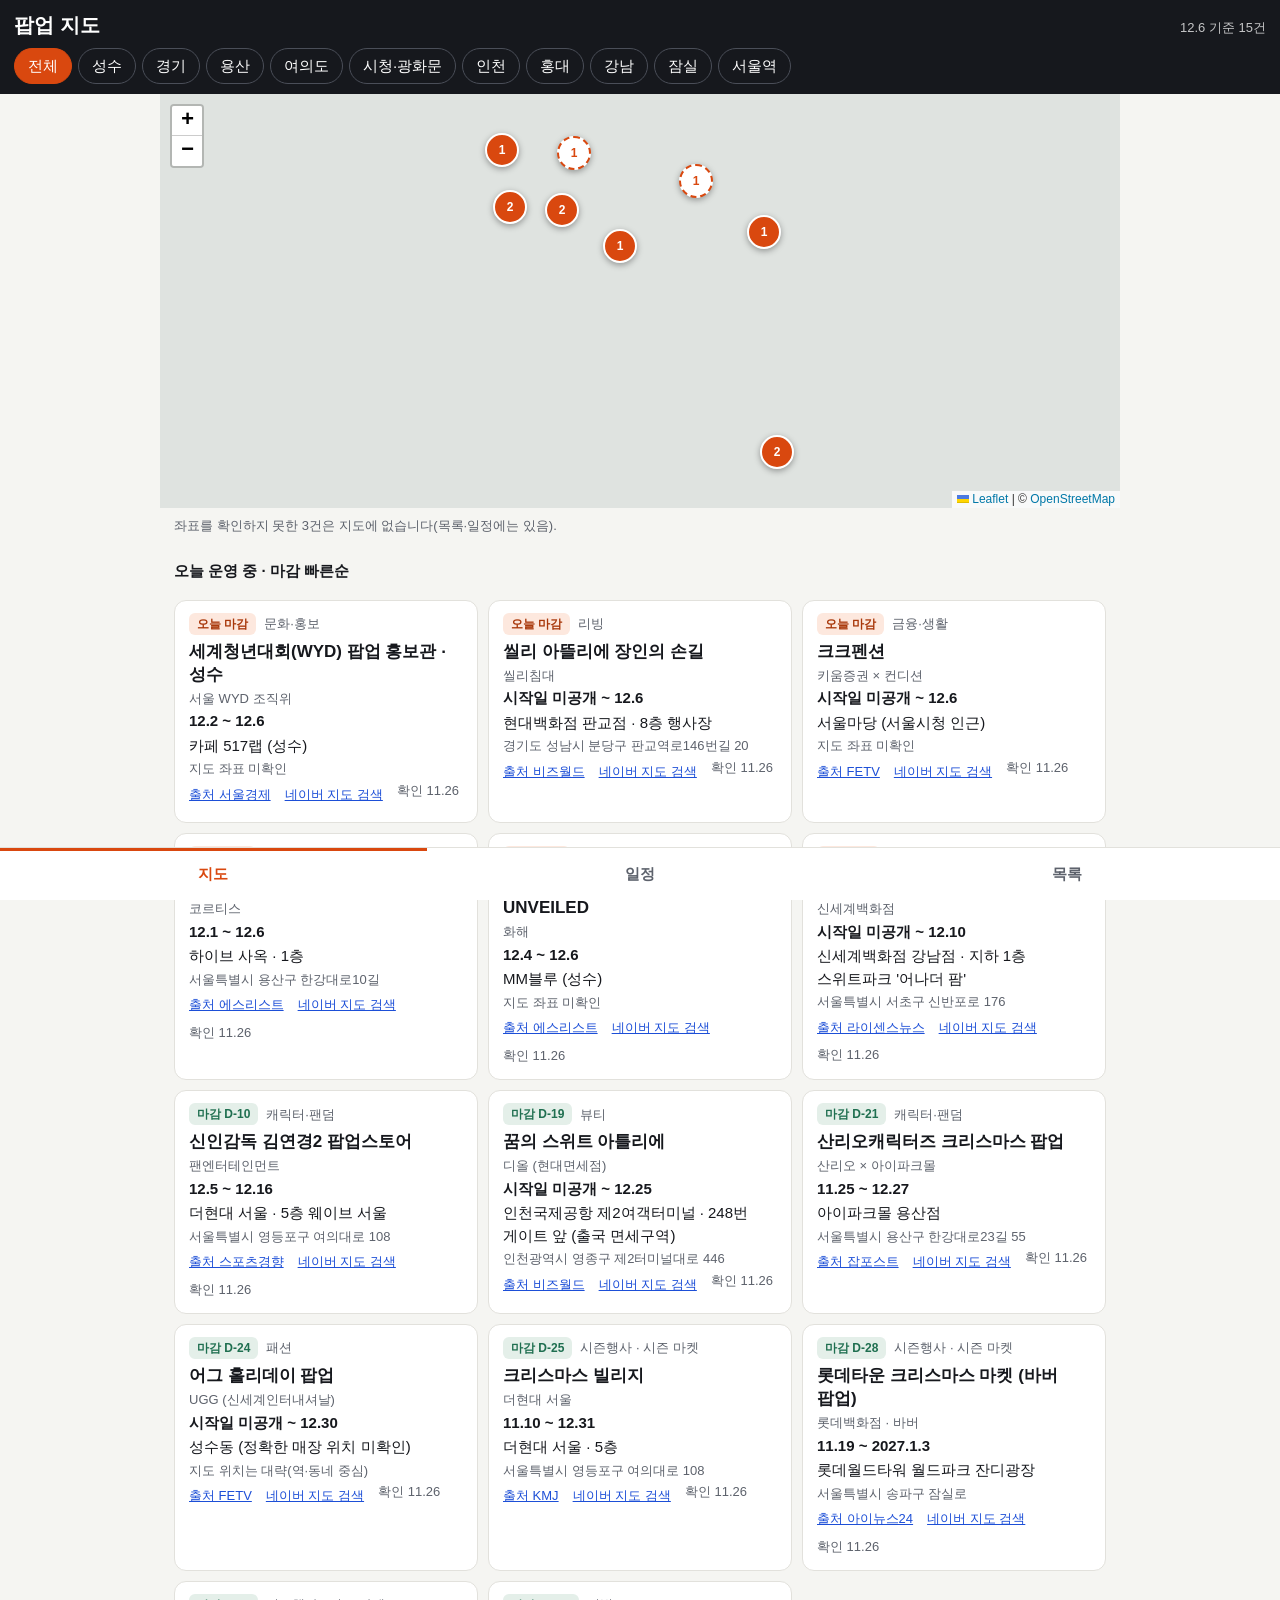
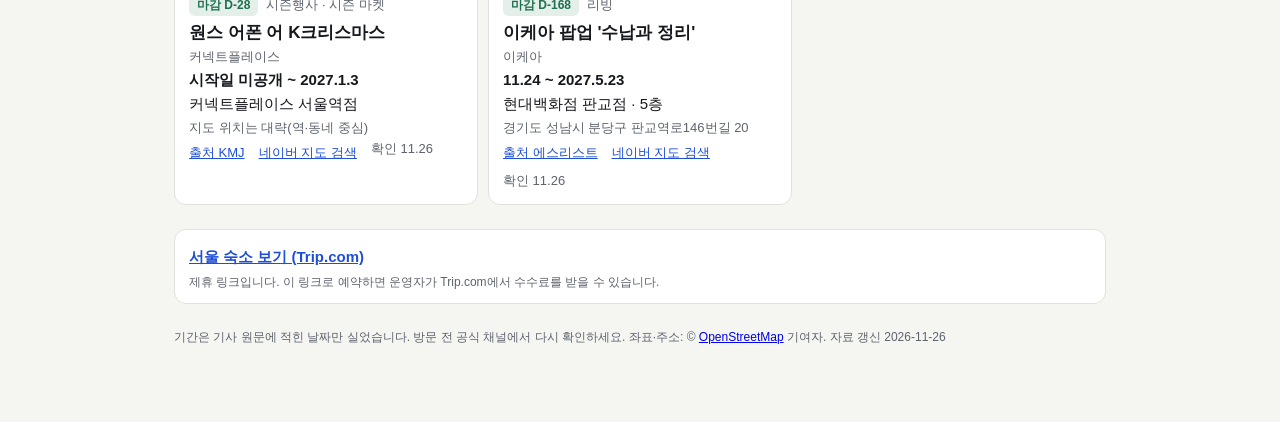
==== popup-map/index.html @ 0f143d30 "feat: popup map public site Co-Authored-By: Claude Sonnet 5.5 <noreply@anthropic.com>" ====
<!doctype html>
<html lang="ko">
<head>
  <meta charset="utf-8">
  <meta name="viewport" content="width=device-width, initial-scale=1, viewport-fit=cover">
  <meta name="theme-color" content="#16181d">
  <title>서울·수도권 팝업스토어 지도와 일정 | 팝업 지도</title>
  <meta name="description" content="진행·예정 팝업스토어와 연말 행사를 지도·일정·목록으로. 이번 주말에 갈 곳, 곧 끝나는 곳, 출처 기사 링크와 확인일까지.">
  <link rel="canonical" href="https://scol0128.github.io/popup-map/">
  <meta property="og:type" content="website">
  <meta property="og:title" content="팝업 지도 · 일정">
  <meta property="og:description" content="이번 주말에 갈 팝업, 곧 끝나는 팝업. 모든 항목에 출처 링크와 확인일.">
  <meta property="og:url" content="https://scol0128.github.io/popup-map/">
  <meta property="og:image" content="https://scol0128.github.io/popup-map/icon-512.png">
  <link rel="manifest" href="manifest.webmanifest">
  <link rel="icon" href="icon-192.png">
  <link rel="apple-touch-icon" href="icon-192.png">
  <link rel="stylesheet" href="vendor/leaflet/leaflet.css">
  <link rel="stylesheet" href="style.css">
</head>
<body>
  <header>
    <div class="title"><h1>팝업 지도</h1><span id="summary"></span></div>
    <div id="regions" class="chips" aria-label="지역"></div>
  </header>

  <main>
    <section id="view-map" class="view">
      <div id="map" role="region" aria-label="팝업 지도"></div>
      <p id="map-note" class="note"></p>
      <div id="map-list" class="cards"></div>
    </section>

    <section id="view-cal" class="view">
      <div id="ranges" class="chips"></div>
      <div id="month"></div>
      <h2 id="cal-title"></h2>
      <div id="cal-list" class="cards"></div>
    </section>

    <section id="view-list" class="view">
      <div id="sorts" class="chips"></div>
      <p id="list-note" class="note"></p>
      <div id="list" class="cards"></div>
    </section>

    <aside class="stay" aria-label="제휴 링크">
      <a href="https://kr.trip.com/hotels/list?city=274&amp;locale=ko-KR&amp;curr=KRW&amp;Allianceid=11326029&amp;SID=335828214&amp;trip_sub1=&amp;trip_sub3=D21579826" target="_blank" rel="sponsored noopener">서울 숙소 보기 (Trip.com)</a>
      <small>제휴 링크입니다. 이 링크로 예약하면 운영자가 Trip.com에서 수수료를 받을 수 있습니다.</small>
    </aside>

    <footer>
      기간은 기사 원문에 적힌 날짜만 실었습니다. 방문 전 공식 채널에서 다시 확인하세요.
      좌표·주소: © <a href="https://www.openstreetmap.org/copyright" target="_blank" rel="noopener">OpenStreetMap</a> 기여자.
      <span id="built"></span>
    </footer>
  </main>

  <nav>
    <a href="#map">지도</a>
    <a href="#cal">일정</a>
    <a href="#list">목록</a>
  </nav>

  <script src="vendor/leaflet/leaflet.js"></script>
  <script type="module" src="app.js"></script>
</body>
</html>
---- popup-map/vendor/leaflet/leaflet.css ----
/* required styles */

.leaflet-pane,
.leaflet-tile,
.leaflet-marker-icon,
.leaflet-marker-shadow,
.leaflet-tile-container,
.leaflet-pane > svg,
.leaflet-pane > canvas,
.leaflet-zoom-box,
.leaflet-image-layer,
.leaflet-layer {
	position: absolute;
	left: 0;
	top: 0;
	}
.leaflet-container {
	overflow: hidden;
	}
.leaflet-tile,
.leaflet-marker-icon,
.leaflet-marker-shadow {
	-webkit-user-select: none;
	   -moz-user-select: none;
	        user-select: none;
	  -webkit-user-drag: none;
	}
/* Prevents IE11 from highlighting tiles in blue */
.leaflet-tile::selection {
	background: transparent;
}
/* Safari renders non-retina tile on retina better with this, but Chrome is worse */
.leaflet-safari .leaflet-tile {
	image-rendering: -webkit-optimize-contrast;
	}
/* hack that prevents hw layers "stretching" when loading new tiles */
.leaflet-safari .leaflet-tile-container {
	width: 1600px;
	height: 1600px;
	-webkit-transform-origin: 0 0;
	}
.leaflet-marker-icon,
.leaflet-marker-shadow {
	display: block;
	}
/* .leaflet-container svg: reset svg max-width decleration shipped in Joomla! (joomla.org) 3.x */
/* .leaflet-container img: map is broken in FF if you have max-width: 100% on tiles */
.leaflet-container .leaflet-overlay-pane svg {
	max-width: none !important;
	max-height: none !important;
	}
.leaflet-container .leaflet-marker-pane img,
.leaflet-container .leaflet-shadow-pane img,
.leaflet-container .leaflet-tile-pane img,
.leaflet-container img.leaflet-image-layer,
.leaflet-container .leaflet-tile {
	max-width: none !important;
	max-height: none !important;
	width: auto;
	padding: 0;
	}

.leaflet-container img.leaflet-tile {
	/* See: https://bugs.chromium.org/p/chromium/issues/detail?id=600120 */
	mix-blend-mode: plus-lighter;
}

.leaflet-container.leaflet-touch-zoom {
	-ms-touch-action: pan-x pan-y;
	touch-action: pan-x pan-y;
	}
.leaflet-container.leaflet-touch-drag {
	-ms-touch-action: pinch-zoom;
	/* Fallback for FF which doesn't support pinch-zoom */
	touch-action: none;
	touch-action: pinch-zoom;
}
.leaflet-container.leaflet-touch-drag.leaflet-touch-zoom {
	-ms-touch-action: none;
	touch-action: none;
}
.leaflet-container {
	-webkit-tap-highlight-color: transparent;
}
.leaflet-container a {
	-webkit-tap-highlight-color: rgba(51, 181, 229, 0.4);
}
.leaflet-tile {
	filter: inherit;
	visibility: hidden;
	}
.leaflet-tile-loaded {
	visibility: inherit;
	}
.leaflet-zoom-box {
	width: 0;
	height: 0;
	-moz-box-sizing: border-box;
	     box-sizing: border-box;
	z-index: 800;
	}
/* workaround for https://bugzilla.mozilla.org/show_bug.cgi?id=888319 */
.leaflet-overlay-pane svg {
	-moz-user-select: none;
	}

.leaflet-pane         { z-index: 400; }

.leaflet-tile-pane    { z-index: 200; }
.leaflet-overlay-pane { z-index: 400; }
.leaflet-shadow-pane  { z-index: 500; }
.leaflet-marker-pane  { z-index: 600; }
.leaflet-tooltip-pane   { z-index: 650; }
.leaflet-popup-pane   { z-index: 700; }

.leaflet-map-pane canvas { z-index: 100; }
.leaflet-map-pane svg    { z-index: 200; }

.leaflet-vml-shape {
	width: 1px;
	height: 1px;
	}
.lvml {
	behavior: url(#default#VML);
	display: inline-block;
	position: absolute;
	}


/* control positioning */

.leaflet-control {
	position: relative;
	z-index: 800;
	pointer-events: visiblePainted; /* IE 9-10 doesn't have auto */
	pointer-events: auto;
	}
.leaflet-top,
.leaflet-bottom {
	position: absolute;
	z-index: 1000;
	pointer-events: none;
	}
.leaflet-top {
	top: 0;
	}
.leaflet-right {
	right: 0;
	}
.leaflet-bottom {
	bottom: 0;
	}
.leaflet-left {
	left: 0;
	}
.leaflet-control {
	float: left;
	clear: both;
	}
.leaflet-right .leaflet-control {
	float: right;
	}
.leaflet-top .leaflet-control {
	margin-top: 10px;
	}
.leaflet-bottom .leaflet-control {
	margin-bottom: 10px;
	}
.leaflet-left .leaflet-control {
	margin-left: 10px;
	}
.leaflet-right .leaflet-control {
	margin-right: 10px;
	}


/* zoom and fade animations */

.leaflet-fade-anim .leaflet-popup {
	opacity: 0;
	-webkit-transition: opacity 0.2s linear;
	   -moz-transition: opacity 0.2s linear;
	        transition: opacity 0.2s linear;
	}
.leaflet-fade-anim .leaflet-map-pane .leaflet-popup {
	opacity: 1;
	}
.leaflet-zoom-animated {
	-webkit-transform-origin: 0 0;
	    -ms-transform-origin: 0 0;
	        transform-origin: 0 0;
	}
svg.leaflet-zoom-animated {
	will-change: transform;
}

.leaflet-zoom-anim .leaflet-zoom-animated {
	-webkit-transition: -webkit-transform 0.25s cubic-bezier(0,0,0.25,1);
	   -moz-transition:    -moz-transform 0.25s cubic-bezier(0,0,0.25,1);
	        transition:         transform 0.25s cubic-bezier(0,0,0.25,1);
	}
.leaflet-zoom-anim .leaflet-tile,
.leaflet-pan-anim .leaflet-tile {
	-webkit-transition: none;
	   -moz-transition: none;
	        transition: none;
	}

.leaflet-zoom-anim .leaflet-zoom-hide {
	visibility: hidden;
	}


/* cursors */

.leaflet-interactive {
	cursor: pointer;
	}
.leaflet-grab {
	cursor: -webkit-grab;
	cursor:    -moz-grab;
	cursor:         grab;
	}
.leaflet-crosshair,
.leaflet-crosshair .leaflet-interactive {
	cursor: crosshair;
	}
.leaflet-popup-pane,
.leaflet-control {
	cursor: auto;
	}
.leaflet-dragging .leaflet-grab,
.leaflet-dragging .leaflet-grab .leaflet-interactive,
.leaflet-dragging .leaflet-marker-draggable {
	cursor: move;
	cursor: -webkit-grabbing;
	cursor:    -moz-grabbing;
	cursor:         grabbing;
	}

/* marker & overlays interactivity */
.leaflet-marker-icon,
.leaflet-marker-shadow,
.leaflet-image-layer,
.leaflet-pane > svg path,
.leaflet-tile-container {
	pointer-events: none;
	}

.leaflet-marker-icon.leaflet-interactive,
.leaflet-image-layer.leaflet-interactive,
.leaflet-pane > svg path.leaflet-interactive,
svg.leaflet-image-layer.leaflet-interactive path {
	pointer-events: visiblePainted; /* IE 9-10 doesn't have auto */
	pointer-events: auto;
	}

/* visual tweaks */

.leaflet-container {
	background: #ddd;
	outline-offset: 1px;
	}
.leaflet-container a {
	color: #0078A8;
	}
.leaflet-zoom-box {
	border: 2px dotted #38f;
	background: rgba(255,255,255,0.5);
	}


/* general typography */
.leaflet-container {
	font-family: "Helvetica Neue", Arial, Helvetica, sans-serif;
	font-size: 12px;
	font-size: 0.75rem;
	line-height: 1.5;
	}


/* general toolbar styles */

.leaflet-bar {
	box-shadow: 0 1px 5px rgba(0,0,0,0.65);
	border-radius: 4px;
	}
.leaflet-bar a {
	background-color: #fff;
	border-bottom: 1px solid #ccc;
	width: 26px;
	height: 26px;
	line-height: 26px;
	display: block;
	text-align: center;
	text-decoration: none;
	color: black;
	}
.leaflet-bar a,
.leaflet-control-layers-toggle {
	background-position: 50% 50%;
	background-repeat: no-repeat;
	display: block;
	}
.leaflet-bar a:hover,
.leaflet-bar a:focus {
	background-color: #f4f4f4;
	}
.leaflet-bar a:first-child {
	border-top-left-radius: 4px;
	border-top-right-radius: 4px;
	}
.leaflet-bar a:last-child {
	border-bottom-left-radius: 4px;
	border-bottom-right-radius: 4px;
	border-bottom: none;
	}
.leaflet-bar a.leaflet-disabled {
	cursor: default;
	background-color: #f4f4f4;
	color: #bbb;
	}

.leaflet-touch .leaflet-bar a {
	width: 30px;
	height: 30px;
	line-height: 30px;
	}
.leaflet-touch .leaflet-bar a:first-child {
	border-top-left-radius: 2px;
	border-top-right-radius: 2px;
	}
.leaflet-touch .leaflet-bar a:last-child {
	border-bottom-left-radius: 2px;
	border-bottom-right-radius: 2px;
	}

/* zoom control */

.leaflet-control-zoom-in,
.leaflet-control-zoom-out {
	font: bold 18px 'Lucida Console', Monaco, monospace;
	text-indent: 1px;
	}

.leaflet-touch .leaflet-control-zoom-in, .leaflet-touch .leaflet-control-zoom-out  {
	font-size: 22px;
	}


/* layers control */

.leaflet-control-layers {
	box-shadow: 0 1px 5px rgba(0,0,0,0.4);
	background: #fff;
	border-radius: 5px;
	}
.leaflet-control-layers-toggle {
	background-image: url(images/layers.png);
	width: 36px;
	height: 36px;
	}
.leaflet-retina .leaflet-control-layers-toggle {
	background-image: url(images/layers-2x.png);
	background-size: 26px 26px;
	}
.leaflet-touch .leaflet-control-layers-toggle {
	width: 44px;
	height: 44px;
	}
.leaflet-control-layers .leaflet-control-layers-list,
.leaflet-control-layers-expanded .leaflet-control-layers-toggle {
	display: none;
	}
.leaflet-control-layers-expanded .leaflet-control-layers-list {
	display: block;
	position: relative;
	}
.leaflet-control-layers-expanded {
	padding: 6px 10px 6px 6px;
	color: #333;
	background: #fff;
	}
.leaflet-control-layers-scrollbar {
	overflow-y: scroll;
	overflow-x: hidden;
	padding-right: 5px;
	}
.leaflet-control-layers-selector {
	margin-top: 2px;
	position: relative;
	top: 1px;
	}
.leaflet-control-layers label {
	display: block;
	font-size: 13px;
	font-size: 1.08333em;
	}
.leaflet-control-layers-separator {
	height: 0;
	border-top: 1px solid #ddd;
	margin: 5px -10px 5px -6px;
	}

/* Default icon URLs */
.leaflet-default-icon-path { /* used only in path-guessing heuristic, see L.Icon.Default */
	background-image: url(images/marker-icon.png);
	}


/* attribution and scale controls */

.leaflet-container .leaflet-control-attribution {
	background: #fff;
	background: rgba(255, 255, 255, 0.8);
	margin: 0;
	}
.leaflet-control-attribution,
.leaflet-control-scale-line {
	padding: 0 5px;
	color: #333;
	line-height: 1.4;
	}
.leaflet-control-attribution a {
	text-decoration: none;
	}
.leaflet-control-attribution a:hover,
.leaflet-control-attribution a:focus {
	text-decoration: underline;
	}
.leaflet-attribution-flag {
	display: inline !important;
	vertical-align: baseline !important;
	width: 1em;
	height: 0.6669em;
	}
.leaflet-left .leaflet-control-scale {
	margin-left: 5px;
	}
.leaflet-bottom .leaflet-control-scale {
	margin-bottom: 5px;
	}
.leaflet-control-scale-line {
	border: 2px solid #777;
	border-top: none;
	line-height: 1.1;
	padding: 2px 5px 1px;
	white-space: nowrap;
	-moz-box-sizing: border-box;
	     box-sizing: border-box;
	background: rgba(255, 255, 255, 0.8);
	text-shadow: 1px 1px #fff;
	}
.leaflet-control-scale-line:not(:first-child) {
	border-top: 2px solid #777;
	border-bottom: none;
	margin-top: -2px;
	}
.leaflet-control-scale-line:not(:first-child):not(:last-child) {
	border-bottom: 2px solid #777;
	}

.leaflet-touch .leaflet-control-attribution,
.leaflet-touch .leaflet-control-layers,
.leaflet-touch .leaflet-bar {
	box-shadow: none;
	}
.leaflet-touch .leaflet-control-layers,
.leaflet-touch .leaflet-bar {
	border: 2px solid rgba(0,0,0,0.2);
	background-clip: padding-box;
	}


/* popup */

.leaflet-popup {
	position: absolute;
	text-align: center;
	margin-bottom: 20px;
	}
.leaflet-popup-content-wrapper {
	padding: 1px;
	text-align: left;
	border-radius: 12px;
	}
.leaflet-popup-content {
	margin: 13px 24px 13px 20px;
	line-height: 1.3;
	font-size: 13px;
	font-size: 1.08333em;
	min-height: 1px;
	}
.leaflet-popup-content p {
	margin: 17px 0;
	margin: 1.3em 0;
	}
.leaflet-popup-tip-container {
	width: 40px;
	height: 20px;
	position: absolute;
	left: 50%;
	margin-top: -1px;
	margin-left: -20px;
	overflow: hidden;
	pointer-events: none;
	}
.leaflet-popup-tip {
	width: 17px;
	height: 17px;
	padding: 1px;

	margin: -10px auto 0;
	pointer-events: auto;

	-webkit-transform: rotate(45deg);
	   -moz-transform: rotate(45deg);
	    -ms-transform: rotate(45deg);
	        transform: rotate(45deg);
	}
.leaflet-popup-content-wrapper,
.leaflet-popup-tip {
	background: white;
	color: #333;
	box-shadow: 0 3px 14px rgba(0,0,0,0.4);
	}
.leaflet-container a.leaflet-popup-close-button {
	position: absolute;
	top: 0;
	right: 0;
	border: none;
	text-align: center;
	width: 24px;
	height: 24px;
	font: 16px/24px Tahoma, Verdana, sans-serif;
	color: #757575;
	text-decoration: none;
	background: transparent;
	}
.leaflet-container a.leaflet-popup-close-button:hover,
.leaflet-container a.leaflet-popup-close-button:focus {
	color: #585858;
	}
.leaflet-popup-scrolled {
	overflow: auto;
	}

.leaflet-oldie .leaflet-popup-content-wrapper {
	-ms-zoom: 1;
	}
.leaflet-oldie .leaflet-popup-tip {
	width: 24px;
	margin: 0 auto;

	-ms-filter: "progid:DXImageTransform.Microsoft.Matrix(M11=0.70710678, M12=0.70710678, M21=-0.70710678, M22=0.70710678)";
	filter: progid:DXImageTransform.Microsoft.Matrix(M11=0.70710678, M12=0.70710678, M21=-0.70710678, M22=0.70710678);
	}

.leaflet-oldie .leaflet-control-zoom,
.leaflet-oldie .leaflet-control-layers,
.leaflet-oldie .leaflet-popup-content-wrapper,
.leaflet-oldie .leaflet-popup-tip {
	border: 1px solid #999;
	}


/* div icon */

.leaflet-div-icon {
	background: #fff;
	border: 1px solid #666;
	}


/* Tooltip */
/* Base styles for the element that has a tooltip */
.leaflet-tooltip {
	position: absolute;
	padding: 6px;
	background-color: #fff;
	border: 1px solid #fff;
	border-radius: 3px;
	color: #222;
	white-space: nowrap;
	-webkit-user-select: none;
	-moz-user-select: none;
	-ms-user-select: none;
	user-select: none;
	pointer-events: none;
	box-shadow: 0 1px 3px rgba(0,0,0,0.4);
	}
.leaflet-tooltip.leaflet-interactive {
	cursor: pointer;
	pointer-events: auto;
	}
.leaflet-tooltip-top:before,
.leaflet-tooltip-bottom:before,
.leaflet-tooltip-left:before,
.leaflet-tooltip-right:before {
	position: absolute;
	pointer-events: none;
	border: 6px solid transparent;
	background: transparent;
	content: "";
	}

/* Directions */

.leaflet-tooltip-bottom {
	margin-top: 6px;
}
.leaflet-tooltip-top {
	margin-top: -6px;
}
.leaflet-tooltip-bottom:before,
.leaflet-tooltip-top:before {
	left: 50%;
	margin-left: -6px;
	}
.leaflet-tooltip-top:before {
	bottom: 0;
	margin-bottom: -12px;
	border-top-color: #fff;
	}
.leaflet-tooltip-bottom:before {
	top: 0;
	margin-top: -12px;
	margin-left: -6px;
	border-bottom-color: #fff;
	}
.leaflet-tooltip-left {
	margin-left: -6px;
}
.leaflet-tooltip-right {
	margin-left: 6px;
}
.leaflet-tooltip-left:before,
.leaflet-tooltip-right:before {
	top: 50%;
	margin-top: -6px;
	}
.leaflet-tooltip-left:before {
	right: 0;
	margin-right: -12px;
	border-left-color: #fff;
	}
.leaflet-tooltip-right:before {
	left: 0;
	margin-left: -12px;
	border-right-color: #fff;
	}

/* Printing */

@media print {
	/* Prevent printers from removing background-images of controls. */
	.leaflet-control {
		-webkit-print-color-adjust: exact;
		print-color-adjust: exact;
		}
	}
---- popup-map/style.css ----
:root { --bg: #f5f5f2; --card: #fff; --ink: #16181d; --sub: #5d626c; --line: #e2e1dc; --accent: #d9480f; --ok: #1f6f50; }
* { box-sizing: border-box; }
body { margin: 0; background: var(--bg); color: var(--ink); font: 15px/1.5 -apple-system, BlinkMacSystemFont, "Apple SD Gothic Neo", "Noto Sans KR", sans-serif; word-break: keep-all; }
[hidden] { display: none !important; }
header { position: sticky; top: 0; z-index: 1000; background: var(--ink); color: #fff; padding: calc(env(safe-area-inset-top) + 10px) 14px 8px; }
.title { display: flex; align-items: baseline; justify-content: space-between; gap: 8px; }
h1 { font-size: 20px; margin: 0; }
h2 { font-size: 15px; margin: 14px 0 8px; grid-column: 1 / -1; }
h3 { font-size: 17px; margin: 6px 0 0; line-height: 1.35; }
#summary { font-size: 13px; opacity: .75; }
main { max-width: 960px; margin: 0 auto; padding: 0 14px calc(76px + env(safe-area-inset-bottom)); }
.chips { display: flex; gap: 6px; overflow-x: auto; padding: 8px 0 2px; scrollbar-width: none; }
button { font: inherit; cursor: pointer; }
.chips button { flex: none; min-height: 36px; padding: 0 13px; border: 1px solid var(--line); border-radius: 18px; background: var(--card); color: var(--ink); }
header .chips button { background: transparent; color: #fff; border-color: #4a4e58; }
.chips button.on, header .chips button.on { background: var(--accent); border-color: var(--accent); color: #fff; }
#map { height: 46vh; min-height: 280px; margin: 0 -14px; background: #dfe3e0; z-index: 0; }
.pin b { display: grid; place-items: center; width: 34px; height: 34px; border-radius: 50%; background: var(--accent); color: #fff; border: 2px solid #fff; box-shadow: 0 2px 6px rgb(0 0 0 / .35); }
.pin.approx b { background: #fff; color: var(--accent); border: 2px dashed var(--accent); }
.note { margin: 8px 0 0; font-size: 13px; color: var(--sub); }
.cards { display: grid; gap: 10px; grid-template-columns: repeat(auto-fill, minmax(min(100%, 300px), 1fr)); margin-top: 10px; }
.card { background: var(--card); border: 1px solid var(--line); border-radius: 12px; padding: 12px 14px; }
.card p { margin: 2px 0; overflow-wrap: anywhere; }
.row { display: flex; gap: 8px; align-items: center; font-size: 12px; }
.badge { padding: 2px 8px; border-radius: 6px; background: #e4efe9; color: var(--ok); font-weight: 700; }
.badge.last { background: #fde8de; color: #a8370a; }
.badge.soon { background: #e8eaf6; color: #333f8f; }
.cat, .brand, .addr { color: var(--sub); font-size: 13px; }
.addr:empty { display: none; }
.period { font-weight: 700; }
.links { display: flex; flex-wrap: wrap; gap: 4px 14px; font-size: 13px; color: var(--sub); }
.links a { color: #1d4fd7; padding: 4px 0; }
.empty { color: var(--sub); }
.month-head { display: flex; justify-content: space-between; align-items: center; margin: 10px 0 6px; }
.month-head button { width: 44px; height: 40px; border: 1px solid var(--line); border-radius: 8px; background: var(--card); font-size: 20px; }
.grid { display: grid; grid-template-columns: repeat(7, 1fr); gap: 4px; text-align: center; }
.dow { font-size: 12px; color: var(--sub); }
.grid button { display: grid; align-content: center; min-height: 50px; padding: 2px; border: 1px solid var(--line); border-radius: 8px; background: var(--card); color: var(--ink); line-height: 1.2; }
.grid button small { font-size: 11px; color: var(--accent); min-height: 13px; }
.grid button.today { border-color: var(--ink); border-width: 2px; }
.grid button.on { background: var(--ink); color: #fff; }
.grid button:disabled { opacity: .35; cursor: default; }
.stay { margin: 24px 0 0; padding: 12px 14px; background: var(--card); border: 1px solid var(--line); border-radius: 12px; }
.stay a { display: inline-block; padding: 4px 0; color: #1d4fd7; font-weight: 700; }
.stay small { display: block; font-size: 12px; color: var(--sub); }
footer { margin: 24px 0 0; font-size: 12px; color: var(--sub); }
nav { position: fixed; bottom: 0; left: 0; right: 0; z-index: 1000; display: flex; background: var(--card); border-top: 1px solid var(--line); padding-bottom: env(safe-area-inset-bottom); }
nav a { flex: 1; text-align: center; padding: 15px 0; color: var(--sub); text-decoration: none; font-weight: 700; }
nav a.on { color: var(--accent); box-shadow: inset 0 3px 0 var(--accent); }
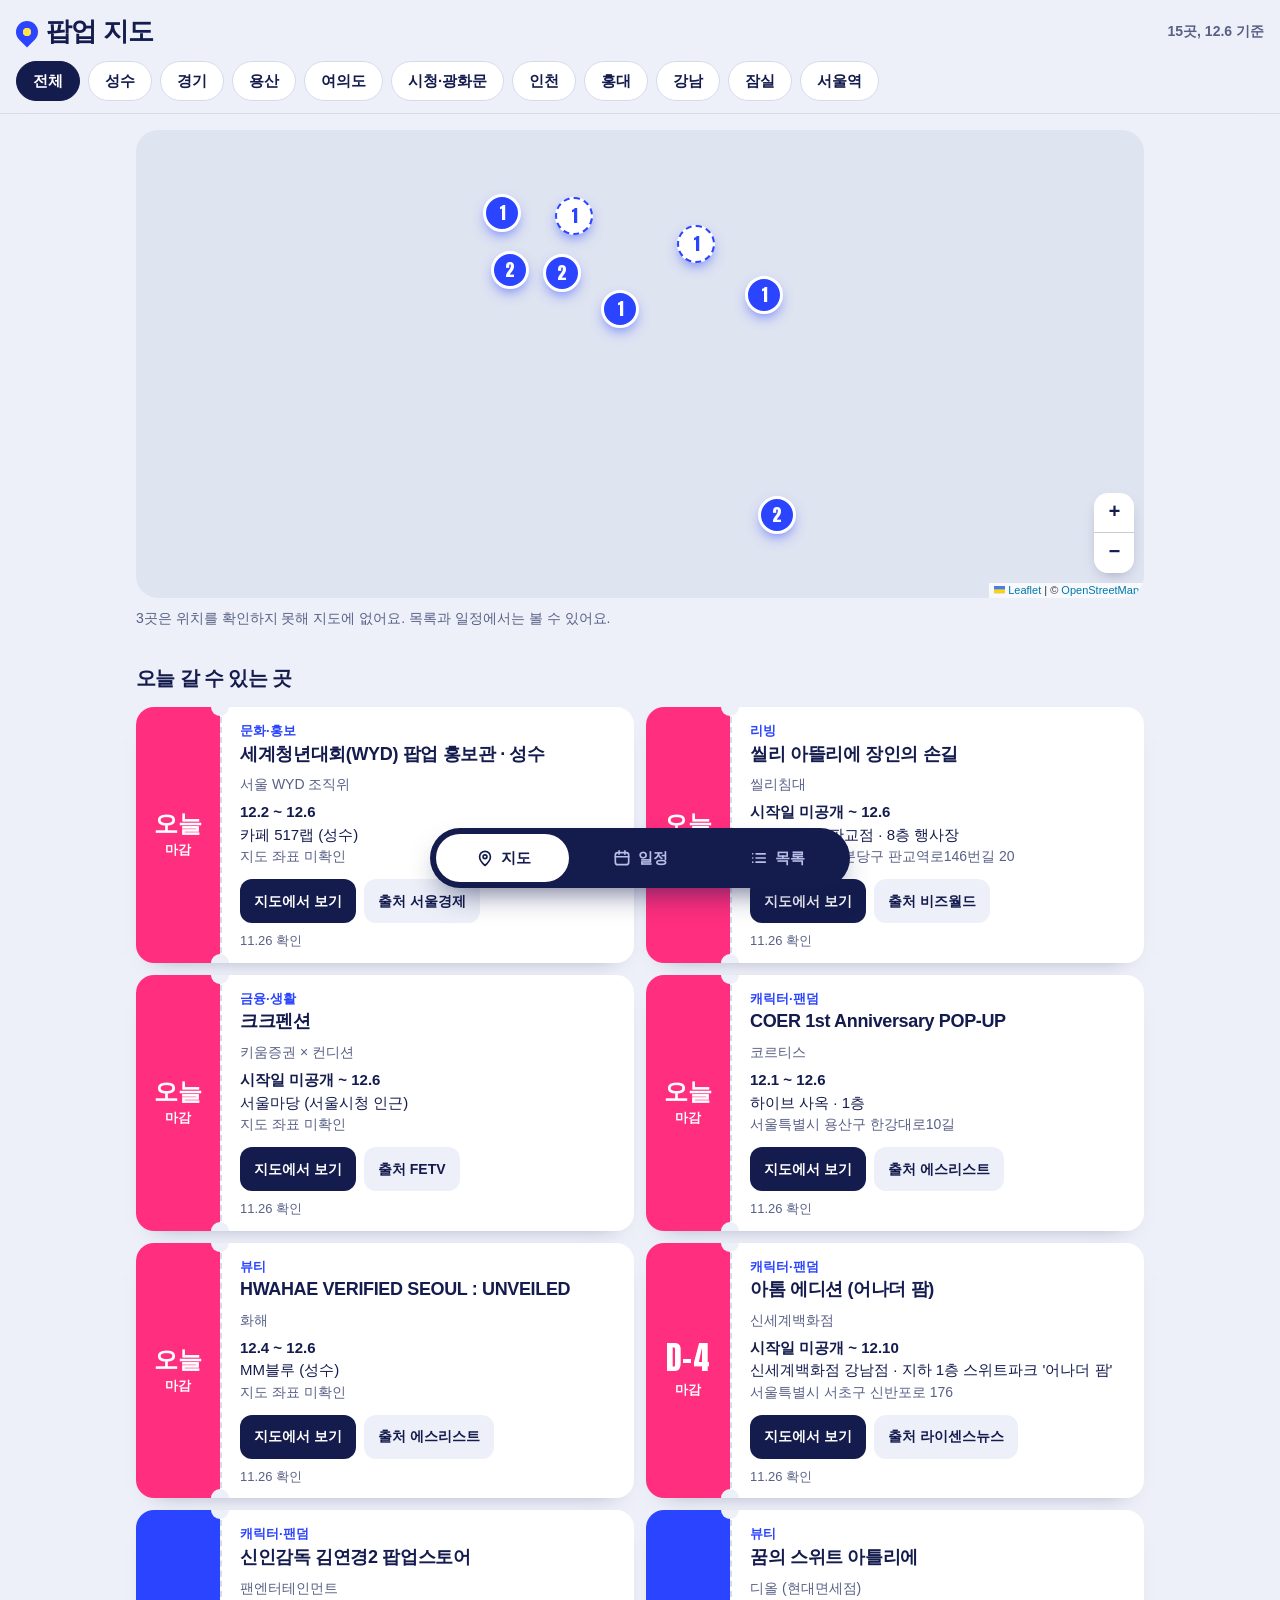
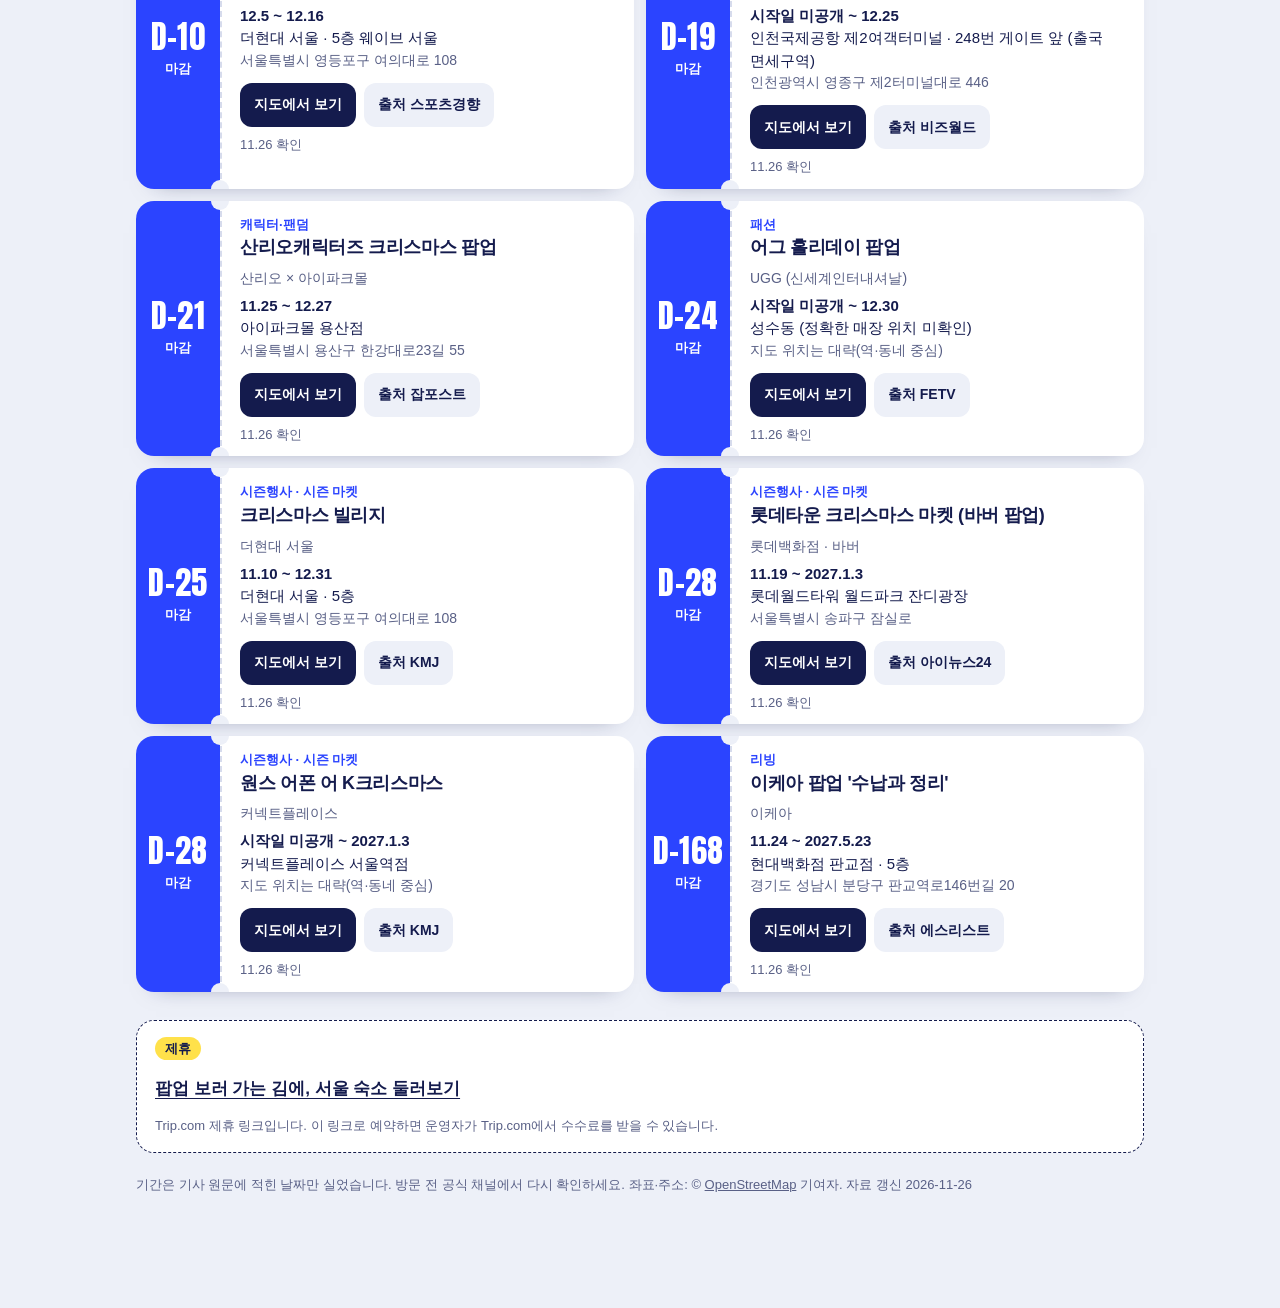
==== commit 925971cb: "data: popup-map 2026-11-26 (20)" ====
--- a/popup-map/index.html
+++ b/popup-map/index.html
@@ -3,7 +3,7 @@
 <head>
   <meta charset="utf-8">
   <meta name="viewport" content="width=device-width, initial-scale=1, viewport-fit=cover">
-  <meta name="theme-color" content="#16181d">
+  <meta name="theme-color" content="#edf0f8">
   <title>서울·수도권 팝업스토어 지도와 일정 | 팝업 지도</title>
   <meta name="description" content="진행·예정 팝업스토어와 연말 행사를 지도·일정·목록으로. 이번 주말에 갈 곳, 곧 끝나는 곳, 출처 기사 링크와 확인일까지.">
   <link rel="canonical" href="https://scol0128.github.io/popup-map/">
@@ -45,8 +45,9 @@
     </section>
 
     <aside class="stay" aria-label="제휴 링크">
-      <a href="https://kr.trip.com/hotels/list?city=274&amp;locale=ko-KR&amp;curr=KRW&amp;Allianceid=11326029&amp;SID=335828214&amp;trip_sub1=&amp;trip_sub3=D21579826" target="_blank" rel="sponsored noopener">서울 숙소 보기 (Trip.com)</a>
-      <small>제휴 링크입니다. 이 링크로 예약하면 운영자가 Trip.com에서 수수료를 받을 수 있습니다.</small>
+      <b>제휴</b>
+      <a href="https://kr.trip.com/hotels/list?city=274&amp;locale=ko-KR&amp;curr=KRW&amp;Allianceid=11326029&amp;SID=335828214&amp;trip_sub1=&amp;trip_sub3=D21579826" target="_blank" rel="sponsored noopener">팝업 보러 가는 김에, 서울 숙소 둘러보기</a>
+      <small>Trip.com 제휴 링크입니다. 이 링크로 예약하면 운영자가 Trip.com에서 수수료를 받을 수 있습니다.</small>
     </aside>
 
     <footer>
@@ -56,10 +57,10 @@
     </footer>
   </main>
 
-  <nav>
-    <a href="#map">지도</a>
-    <a href="#cal">일정</a>
-    <a href="#list">목록</a>
+  <nav aria-label="화면 바꾸기">
+    <a href="#map"><svg viewBox="0 0 24 24" aria-hidden="true"><path d="M12 21s-6.5-5.6-6.5-10.5a6.5 6.5 0 0 1 13 0C18.5 15.4 12 21 12 21z"/><circle cx="12" cy="10.5" r="2.3"/></svg>지도</a>
+    <a href="#cal"><svg viewBox="0 0 24 24" aria-hidden="true"><rect x="4" y="5.5" width="16" height="14.5" rx="3"/><path d="M4 10.5h16M8.5 3.5v4M15.5 3.5v4"/></svg>일정</a>
+    <a href="#list"><svg viewBox="0 0 24 24" aria-hidden="true"><path d="M8.5 7h11M8.5 12h11M8.5 17h11M4.5 7h.01M4.5 12h.01M4.5 17h.01"/></svg>목록</a>
   </nav>
 
   <script src="vendor/leaflet/leaflet.js"></script>
--- a/popup-map/style.css
+++ b/popup-map/style.css
@@ -1,49 +1,97 @@
-:root { --bg: #f5f5f2; --card: #fff; --ink: #16181d; --sub: #5d626c; --line: #e2e1dc; --accent: #d9480f; --ok: #1f6f50; }
+/* 팝업 지도 — 입장권(티켓) 콘셉트. 카드 왼쪽 반권의 큰 D-day 가 주인공, 나머지는 조용하게. (2026-11-26 다시 디자인) */
+@font-face { font-family: "Ticket"; src: url("vendor/fonts/anton.woff2") format("woff2"); font-weight: 100 900; font-display: swap; unicode-range: U+0020-007E; }
+:root {
+  --paper: #edf0f8; --card: #fff; --ink: #141b4d; --sub: #596086; --line: #d6dbec;
+  --cobalt: #2b44ff; --pink: #ff2e7e; --lemon: #ffe14a;
+  --pad: 16px; --stub: 84px;
+}
 * { box-sizing: border-box; }
-body { margin: 0; background: var(--bg); color: var(--ink); font: 15px/1.5 -apple-system, BlinkMacSystemFont, "Apple SD Gothic Neo", "Noto Sans KR", sans-serif; word-break: keep-all; }
+html { -webkit-text-size-adjust: 100%; }
+body { margin: 0; background: var(--paper); color: var(--ink); font: 16px/1.5 Pretendard, -apple-system, BlinkMacSystemFont, "Apple SD Gothic Neo", "Noto Sans KR", "Malgun Gothic", sans-serif; word-break: keep-all; -webkit-font-smoothing: antialiased; }
 [hidden] { display: none !important; }
-header { position: sticky; top: 0; z-index: 1000; background: var(--ink); color: #fff; padding: calc(env(safe-area-inset-top) + 10px) 14px 8px; }
-.title { display: flex; align-items: baseline; justify-content: space-between; gap: 8px; }
-h1 { font-size: 20px; margin: 0; }
-h2 { font-size: 15px; margin: 14px 0 8px; grid-column: 1 / -1; }
-h3 { font-size: 17px; margin: 6px 0 0; line-height: 1.35; }
-#summary { font-size: 13px; opacity: .75; }
-main { max-width: 960px; margin: 0 auto; padding: 0 14px calc(76px + env(safe-area-inset-bottom)); }
-.chips { display: flex; gap: 6px; overflow-x: auto; padding: 8px 0 2px; scrollbar-width: none; }
-button { font: inherit; cursor: pointer; }
-.chips button { flex: none; min-height: 36px; padding: 0 13px; border: 1px solid var(--line); border-radius: 18px; background: var(--card); color: var(--ink); }
-header .chips button { background: transparent; color: #fff; border-color: #4a4e58; }
-.chips button.on, header .chips button.on { background: var(--accent); border-color: var(--accent); color: #fff; }
-#map { height: 46vh; min-height: 280px; margin: 0 -14px; background: #dfe3e0; z-index: 0; }
-.pin b { display: grid; place-items: center; width: 34px; height: 34px; border-radius: 50%; background: var(--accent); color: #fff; border: 2px solid #fff; box-shadow: 0 2px 6px rgb(0 0 0 / .35); }
-.pin.approx b { background: #fff; color: var(--accent); border: 2px dashed var(--accent); }
-.note { margin: 8px 0 0; font-size: 13px; color: var(--sub); }
-.cards { display: grid; gap: 10px; grid-template-columns: repeat(auto-fill, minmax(min(100%, 300px), 1fr)); margin-top: 10px; }
-.card { background: var(--card); border: 1px solid var(--line); border-radius: 12px; padding: 12px 14px; }
-.card p { margin: 2px 0; overflow-wrap: anywhere; }
-.row { display: flex; gap: 8px; align-items: center; font-size: 12px; }
-.badge { padding: 2px 8px; border-radius: 6px; background: #e4efe9; color: var(--ok); font-weight: 700; }
-.badge.last { background: #fde8de; color: #a8370a; }
-.badge.soon { background: #e8eaf6; color: #333f8f; }
-.cat, .brand, .addr { color: var(--sub); font-size: 13px; }
-.addr:empty { display: none; }
-.period { font-weight: 700; }
-.links { display: flex; flex-wrap: wrap; gap: 4px 14px; font-size: 13px; color: var(--sub); }
-.links a { color: #1d4fd7; padding: 4px 0; }
-.empty { color: var(--sub); }
-.month-head { display: flex; justify-content: space-between; align-items: center; margin: 10px 0 6px; }
-.month-head button { width: 44px; height: 40px; border: 1px solid var(--line); border-radius: 8px; background: var(--card); font-size: 20px; }
-.grid { display: grid; grid-template-columns: repeat(7, 1fr); gap: 4px; text-align: center; }
-.dow { font-size: 12px; color: var(--sub); }
-.grid button { display: grid; align-content: center; min-height: 50px; padding: 2px; border: 1px solid var(--line); border-radius: 8px; background: var(--card); color: var(--ink); line-height: 1.2; }
-.grid button small { font-size: 11px; color: var(--accent); min-height: 13px; }
-.grid button.today { border-color: var(--ink); border-width: 2px; }
+a, button { -webkit-tap-highlight-color: transparent; }
+:focus-visible { outline: 3px solid var(--cobalt); outline-offset: 2px; }
+button { font: inherit; cursor: pointer; color: inherit; }
+
+/* 머리 */
+header { position: sticky; top: 0; z-index: 1000; background: rgb(237 240 248 / .94); backdrop-filter: blur(12px); -webkit-backdrop-filter: blur(12px); padding: calc(env(safe-area-inset-top) + 12px) var(--pad) 10px; border-bottom: 1px solid var(--line); }
+.title { display: flex; align-items: center; justify-content: space-between; gap: 8px; }
+h1 { display: flex; align-items: center; gap: 8px; margin: 0; font-size: 22px; font-weight: 800; letter-spacing: -.03em; }
+h1::before { content: ""; width: 22px; height: 22px; border-radius: 50% 50% 50% 0; transform: rotate(-45deg); background: radial-gradient(circle at 50% 50%, var(--lemon) 0 4px, var(--cobalt) 4.5px); }
+#summary { font-size: 14px; font-weight: 600; color: var(--sub); font-variant-numeric: tabular-nums; }
+.chips { display: flex; gap: 8px; overflow-x: auto; padding: 10px var(--pad) 2px; margin: 0 calc(var(--pad) * -1); scrollbar-width: none; }
+.chips::-webkit-scrollbar { display: none; }
+.chips button { flex: none; min-height: 40px; padding: 0 16px; border: 1.5px solid var(--line); border-radius: 999px; background: var(--card); font-size: 15px; font-weight: 600; }
+.chips button.on { background: var(--ink); border-color: var(--ink); color: #fff; }
+
+main { max-width: 1040px; margin: 0 auto; padding: 0 var(--pad) calc(112px + env(safe-area-inset-bottom)); }
+h2 { margin: 22px 0 2px; font-size: 20px; font-weight: 800; letter-spacing: -.03em; grid-column: 1 / -1; }
+.note { margin: 10px 0 0; font-size: 14px; color: var(--sub); }
+
+/* 지도: 타일은 차분한 회청색으로 눌러 핀이 먼저 보이게 */
+#map { height: 44vh; min-height: 300px; margin: 0 calc(var(--pad) * -1); background: #dfe4f1; z-index: 0; }
+.leaflet-tile-pane { filter: grayscale(1) sepia(.18) hue-rotate(185deg) saturate(1.5) brightness(1.04) contrast(.94); }
+.leaflet-container { font: inherit; }
+.leaflet-bar { border: 0 !important; border-radius: 14px; overflow: hidden; box-shadow: 0 6px 16px -8px rgb(20 27 77 / .5) !important; }
+.leaflet-bar a { width: 40px !important; height: 40px !important; line-height: 40px !important; color: var(--ink) !important; font-size: 20px !important; }
+.leaflet-control-attribution { font-size: 11px !important; background: rgb(255 255 255 / .8) !important; }
+.pin b { display: grid; place-items: center; width: 38px; height: 38px; margin: -2px; border-radius: 50%; background: var(--cobalt); color: #fff; border: 3px solid #fff; box-shadow: 0 6px 14px -4px rgb(43 68 255 / .7); font: 18px/1 "Ticket", Impact, sans-serif; }
+.pin.approx b { background: #fff; color: var(--cobalt); border: 2px dashed var(--cobalt); }
+
+/* 입장권 카드 */
+.cards { display: grid; gap: 12px; grid-template-columns: repeat(auto-fill, minmax(min(100%, 340px), 1fr)); margin-top: 12px; }
+.card { position: relative; display: grid; grid-template-columns: var(--stub) minmax(0, 1fr); background: var(--card); border-radius: 18px; overflow: hidden; box-shadow: 0 12px 22px -20px rgb(20 27 77 / .55); }
+.card::before, .card::after { content: ""; position: absolute; left: calc(var(--stub) - 9px); width: 18px; height: 18px; border-radius: 50%; background: var(--paper); z-index: 1; }
+.card::before { top: -9px; }
+.card::after { bottom: -9px; }
+.stub { display: grid; align-content: center; justify-items: center; gap: 6px; padding: 14px 4px; background: var(--cobalt); color: #fff; text-align: center; }
+.stub b { font: 800 32px/1 "Ticket", Impact, "Apple SD Gothic Neo", sans-serif; letter-spacing: .01em; }
+.stub b.ko { font-size: 24px; }
+.stub span { font-size: 13px; font-weight: 700; }
+.card.last .stub { background: var(--pink); }
+.card.soon .stub { background: var(--lemon); color: var(--ink); }
+.body { padding: 14px 16px 12px 18px; border-left: 2px dashed var(--line); }
+.card p { margin: 0; overflow-wrap: anywhere; }
+.cat { font-size: 13px; font-weight: 700; color: var(--cobalt); }
+h3 { margin: 2px 0 8px; font-size: 18px; font-weight: 800; line-height: 1.32; letter-spacing: -.02em; }
+.brand, .addr { font-size: 14px; color: var(--sub); }
+.brand:empty, .addr:empty, .place:empty { display: none; }
+.period { margin-top: 6px !important; font-size: 15px; font-weight: 700; font-variant-numeric: tabular-nums; }
+.place { font-size: 15px; }
+.links { display: flex; flex-wrap: wrap; align-items: center; gap: 8px; margin-top: 12px !important; }
+.links a { display: inline-flex; align-items: center; min-height: 44px; padding: 0 14px; border-radius: 12px; font-size: 14px; font-weight: 700; text-decoration: none; background: var(--paper); color: var(--ink); }
+.links a.go { background: var(--ink); color: #fff; }
+.links span { width: 100%; font-size: 13px; color: var(--sub); }
+.empty { grid-column: 1 / -1; padding: 28px 18px; border: 1.5px dashed var(--line); border-radius: 18px; color: var(--sub); text-align: center; }
+
+/* 달력 */
+.month-head { display: flex; justify-content: space-between; align-items: center; margin: 14px 0 8px; font-size: 18px; }
+.month-head button { width: 44px; height: 44px; border: 1.5px solid var(--line); border-radius: 14px; background: var(--card); font-size: 22px; line-height: 1; }
+.grid { display: grid; grid-template-columns: repeat(7, 1fr); gap: 5px; text-align: center; }
+.dow { padding: 4px 0; font-size: 13px; font-weight: 600; color: var(--sub); }
+.grid button { display: grid; align-content: center; min-height: 54px; padding: 2px; border: 0; border-radius: 14px; background: var(--card); line-height: 1.2; font-variant-numeric: tabular-nums; }
+.grid button b { font-size: 16px; }
+.grid button small { min-height: 15px; font-size: 12px; font-weight: 700; color: var(--pink); }
+.grid button.today { box-shadow: inset 0 0 0 2px var(--cobalt); }
 .grid button.on { background: var(--ink); color: #fff; }
-.grid button:disabled { opacity: .35; cursor: default; }
-.stay { margin: 24px 0 0; padding: 12px 14px; background: var(--card); border: 1px solid var(--line); border-radius: 12px; }
-.stay a { display: inline-block; padding: 4px 0; color: #1d4fd7; font-weight: 700; }
-.stay small { display: block; font-size: 12px; color: var(--sub); }
-footer { margin: 24px 0 0; font-size: 12px; color: var(--sub); }
-nav { position: fixed; bottom: 0; left: 0; right: 0; z-index: 1000; display: flex; background: var(--card); border-top: 1px solid var(--line); padding-bottom: env(safe-area-inset-bottom); }
-nav a { flex: 1; text-align: center; padding: 15px 0; color: var(--sub); text-decoration: none; font-weight: 700; }
-nav a.on { color: var(--accent); box-shadow: inset 0 3px 0 var(--accent); }
+.grid button.on small { color: var(--lemon); }
+.grid button:disabled { background: transparent; opacity: .4; cursor: default; }
+
+/* 제휴 칸·바닥글 */
+.stay { display: grid; gap: 6px; margin: 28px 0 0; padding: 16px 18px; background: var(--card); border: 1.5px dashed var(--ink); border-radius: 18px; }
+.stay b { justify-self: start; padding: 2px 10px; border-radius: 999px; background: var(--lemon); font-size: 13px; }
+.stay a { display: inline-flex; align-items: center; min-height: 44px; font-size: 17px; font-weight: 800; color: var(--ink); text-underline-offset: 4px; }
+.stay small { font-size: 13px; color: var(--sub); }
+footer { margin: 22px 0 0; font-size: 13px; line-height: 1.6; color: var(--sub); }
+footer a { color: inherit; }
+
+/* 아래 탭: 떠 있는 알약 */
+nav { position: fixed; z-index: 1000; left: 50%; bottom: calc(12px + env(safe-area-inset-bottom)); transform: translateX(-50%); display: flex; gap: 4px; width: min(calc(100% - 32px), 420px); padding: 6px; background: var(--ink); border-radius: 999px; box-shadow: 0 14px 30px -12px rgb(20 27 77 / .7); }
+nav a { flex: 1; display: flex; align-items: center; justify-content: center; gap: 6px; min-height: 48px; border-radius: 999px; color: #b8bfe6; text-decoration: none; font-size: 15px; font-weight: 700; }
+nav svg { width: 20px; height: 20px; fill: none; stroke: currentColor; stroke-width: 2; stroke-linecap: round; stroke-linejoin: round; }
+nav a.on { background: #fff; color: var(--ink); }
+
+@media (min-width: 900px) {
+  #map { height: 52vh; margin: 16px 0 0; border-radius: 22px; }
+  h1 { font-size: 26px; }
+}
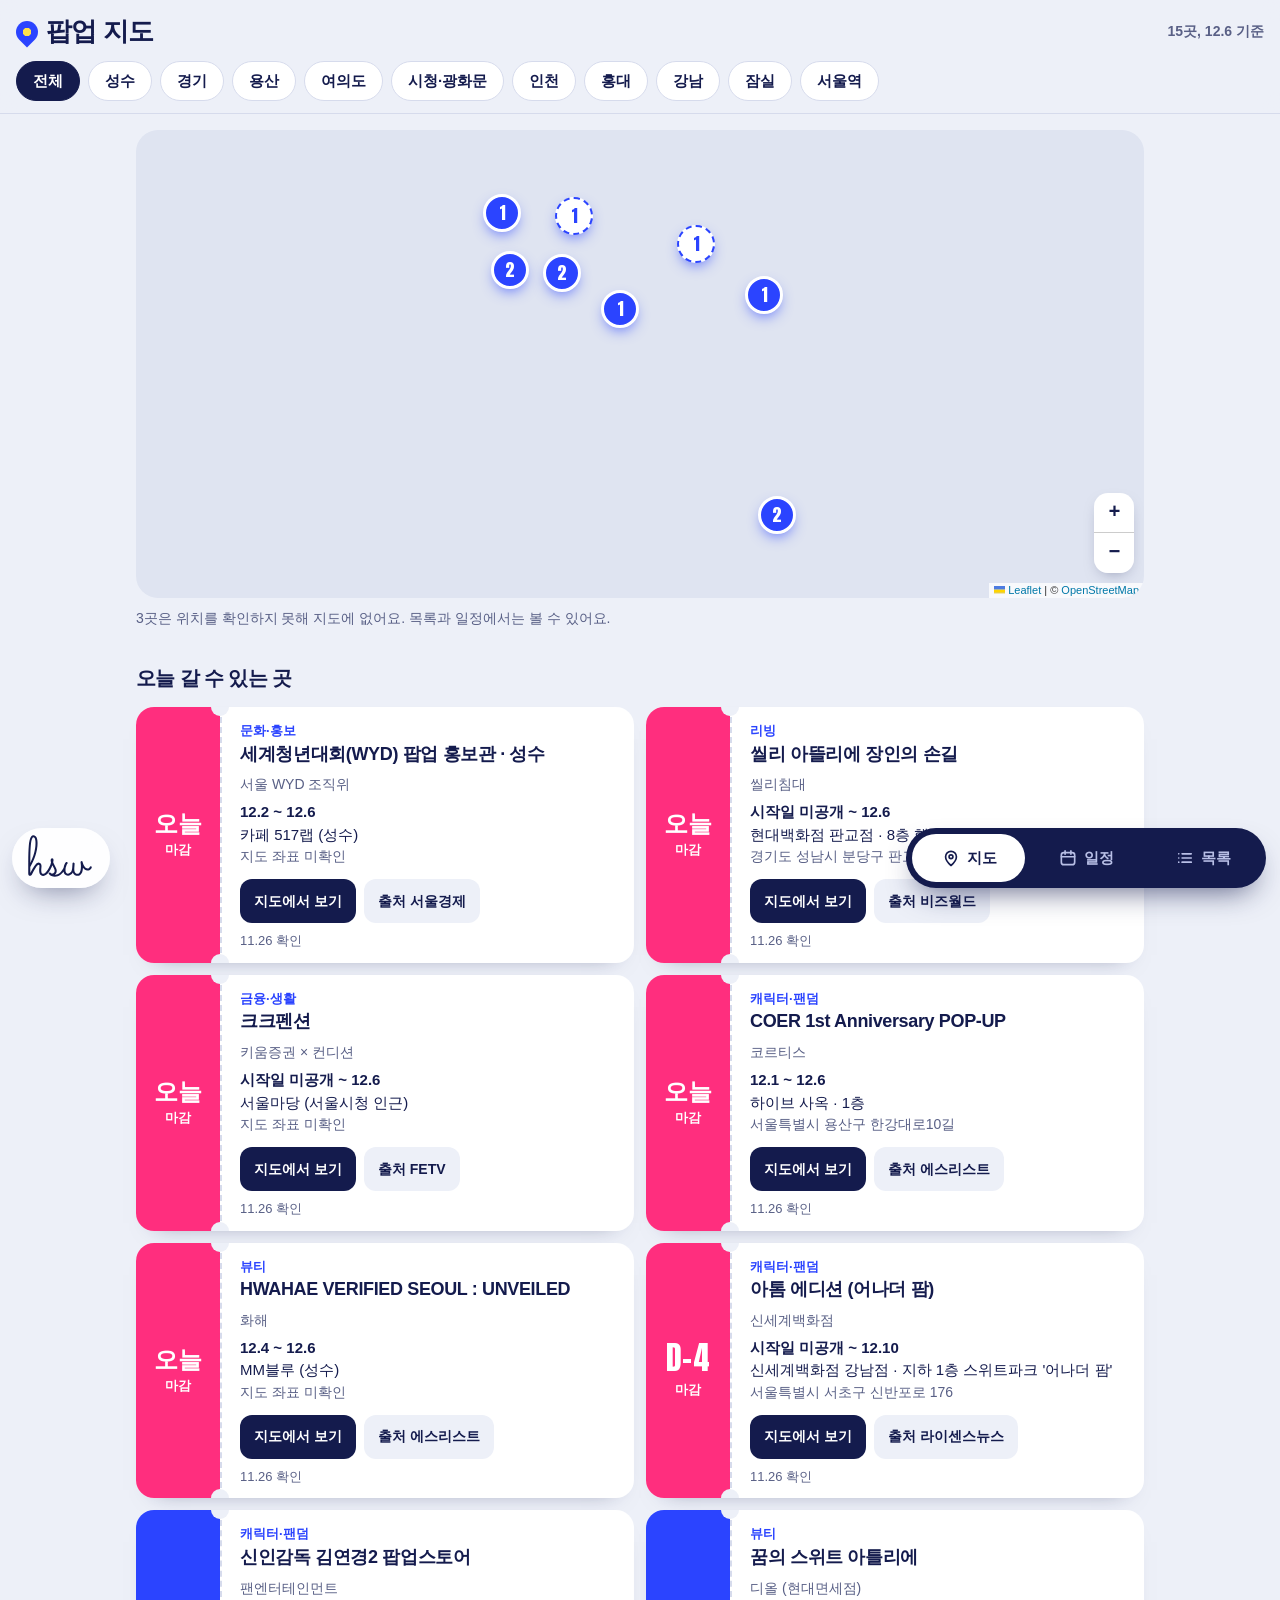
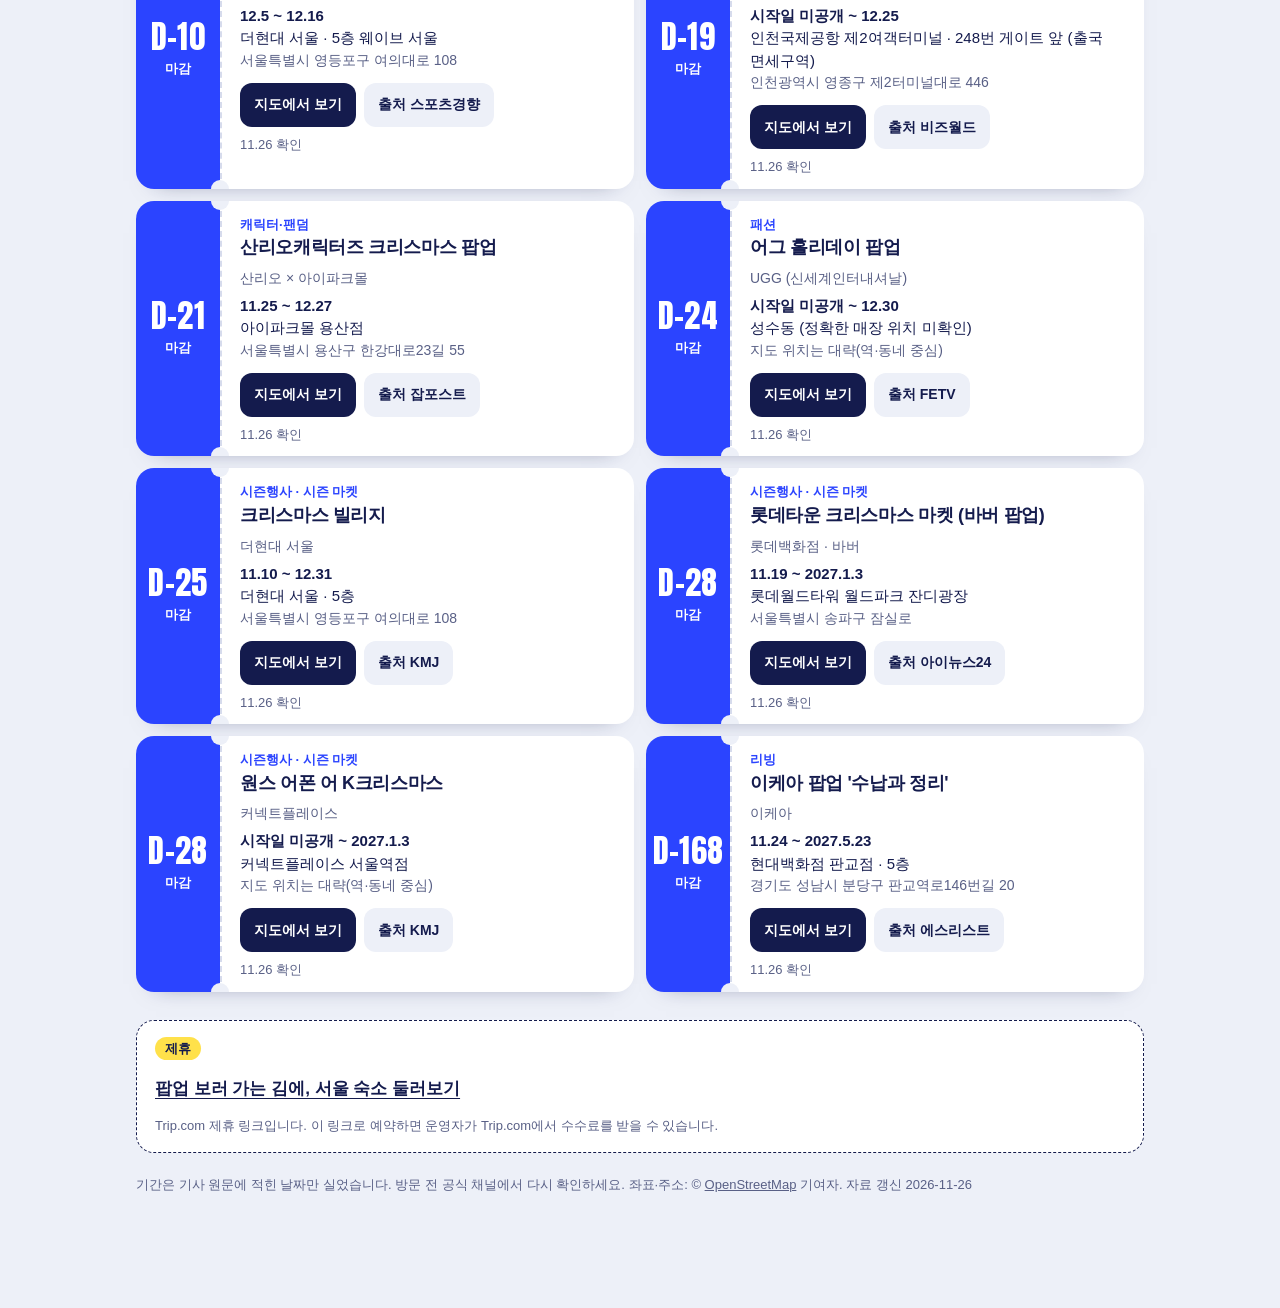
==== commit b3c9672a: "data: popup-map 2026-11-26 (20)" ====
--- a/popup-map/index.html
+++ b/popup-map/index.html
@@ -57,6 +57,7 @@
     </footer>
   </main>
 
+  <div class="sig" role="img" aria-label="만든 사람 hsw"><svg xmlns="http://www.w3.org/2000/svg" viewBox="-41 -1540 2471 1670" aria-hidden="true"><path fill="currentColor" d="M117 -85Q133 -119 154.0 -158.5Q175 -198 199.0 -239.5Q223 -281 250.0 -322.0Q277 -363 306 -399Q335 -434 364.5 -449.5Q394 -465 420 -465Q446 -465 465.5 -454.5Q485 -444 497.5 -426.0Q510 -408 516.5 -384.0Q523 -360 523 -332Q523 -309 518.5 -270.5Q514 -232 514 -190Q514 -166 516.5 -142.5Q519 -119 525.5 -100.5Q532 -82 545.0 -70.5Q558 -59 579 -59Q603 -59 627.0 -72.5Q651 -86 674.0 -108.5Q697 -131 718.0 -158.5Q739 -186 756.0 -213.5Q773 -241 786.0 -266.5Q799 -292 807 -309Q817 -332 842 -332Q859 -332 869.0 -320.0Q879 -308 879 -294Q879 -286 876 -279Q872 -271 860.5 -246.0Q849 -221 829.5 -188.0Q810 -155 784.0 -119.0Q758 -83 726.5 -52.5Q695 -22 658.5 -2.5Q622 17 582 17Q536 17 508.0 -2.5Q480 -22 464.5 -52.0Q449 -82 443.5 -119.0Q438 -156 438 -191Q438 -209 439.5 -229.5Q441 -250 443.0 -270.0Q445 -290 446.5 -307.5Q448 -325 448 -337Q448 -368 439.5 -379.0Q431 -390 420 -390Q404 -390 383.5 -371.5Q363 -353 340.5 -323.0Q318 -293 295.5 -255.5Q273 -218 252.0 -181.0Q231 -144 214.0 -110.5Q197 -77 186 -55Q165 -13 143.5 1.5Q122 16 105 16Q74 16 57.5 -8.5Q41 -33 41 -68V-131Q41 -320 41.5 -491.5Q42 -663 46.5 -810.5Q51 -958 61.5 -1077.5Q72 -1197 93.0 -1281.5Q114 -1366 146.5 -1412.0Q179 -1458 228 -1458Q270 -1458 299.0 -1435.0Q328 -1412 346.0 -1372.5Q364 -1333 372.0 -1280.5Q380 -1228 380 -1170Q380 -1052 358.5 -938.5Q337 -825 301.0 -717.0Q265 -609 217.0 -506.5Q169 -404 116 -307Q116 -289 116.0 -264.0Q116 -239 116.0 -214.0Q116 -189 116.0 -167.0Q116 -145 116 -132ZM117 -454Q159 -546 193.5 -633.5Q228 -721 252.5 -808.0Q277 -895 291.0 -984.5Q305 -1074 305 -1171Q305 -1187 303.5 -1222.0Q302 -1257 294.5 -1293.0Q287 -1329 271.5 -1356.0Q256 -1383 228 -1383Q206 -1383 190.0 -1353.5Q174 -1324 162.0 -1273.5Q150 -1223 142.0 -1156.0Q134 -1089 129.0 -1014.0Q124 -939 121.5 -860.0Q119 -781 118.0 -706.5Q117 -632 117.0 -567.0Q117 -502 117 -454Z M918 -370Q912 -354 903.5 -334.0Q895 -314 884 -292Q875 -275 865.5 -265.5Q856 -256 841 -256Q824 -256 814.0 -266.5Q804 -277 804 -291Q804 -296 805.0 -299.5Q806 -303 810 -311Q836 -361 848.5 -398.5Q861 -436 869 -477Q862 -500 859.0 -516.0Q856 -532 856 -549Q856 -582 870.0 -602.5Q884 -623 909 -623Q932 -623 945.5 -603.0Q959 -583 959 -554Q959 -538 956.0 -522.0Q953 -506 948 -482Q971 -425 994.0 -381.0Q1017 -337 1035.0 -300.5Q1053 -264 1064.5 -232.0Q1076 -200 1076 -168Q1076 -126 1059.0 -88.0Q1042 -50 1003 -24Q1008 -23 1013.0 -23.0Q1018 -23 1023 -23Q1080 -23 1128.0 -49.0Q1176 -75 1214.5 -116.5Q1253 -158 1283.0 -208.5Q1313 -259 1335 -309Q1345 -332 1363 -332Q1380 -332 1389.5 -320.0Q1399 -308 1399 -294Q1399 -286 1396 -279Q1385 -252 1367.5 -217.5Q1350 -183 1325.5 -146.5Q1301 -110 1269.0 -75.0Q1237 -40 1197.5 -12.5Q1158 15 1111.0 31.5Q1064 48 1008 48Q941 48 883.5 24.5Q826 1 790 -53Q784 -62 784 -72Q784 -87 795.5 -98.5Q807 -110 822 -110Q838 -110 849 -99Q850 -97 856.0 -92.5Q862 -88 870.5 -82.5Q879 -77 890.5 -73.0Q902 -69 914 -69Q938 -69 954.5 -79.0Q971 -89 981.0 -103.5Q991 -118 995.5 -134.5Q1000 -151 1000 -163Q1000 -188 992.0 -213.0Q984 -238 971.5 -263.0Q959 -288 944.5 -314.5Q930 -341 918 -370Z M2028 -278Q2025 -226 2014.0 -173.5Q2003 -121 1979.5 -79.0Q1956 -37 1918.0 -10.5Q1880 16 1824 16Q1789 16 1762.5 5.5Q1736 -5 1716.5 -22.5Q1697 -40 1684.0 -62.5Q1671 -85 1662 -110Q1627 -52 1579.5 -20.5Q1532 11 1485 11Q1447 11 1416.5 -3.0Q1386 -17 1364.5 -42.5Q1343 -68 1331.0 -104.0Q1319 -140 1319 -185Q1319 -260 1332.5 -314.5Q1346 -369 1362.5 -404.0Q1379 -439 1393.0 -456.5Q1407 -474 1407 -474Q1412 -480 1419.5 -483.0Q1427 -486 1435 -486Q1451 -486 1461.5 -474.5Q1472 -463 1472 -448Q1472 -437 1464 -424Q1460 -418 1448.5 -401.0Q1437 -384 1425.0 -355.0Q1413 -326 1403.5 -284.0Q1394 -242 1394 -185Q1394 -126 1418.0 -95.5Q1442 -65 1485 -65Q1506 -65 1531.0 -76.5Q1556 -88 1578.0 -112.0Q1600 -136 1616.0 -173.0Q1632 -210 1636 -260L1649 -432Q1650 -447 1661.5 -457.0Q1673 -467 1688 -467Q1705 -467 1715.0 -454.5Q1725 -442 1725 -426L1714 -261Q1711 -208 1717.5 -170.0Q1724 -132 1739.0 -107.5Q1754 -83 1776.0 -71.5Q1798 -60 1825 -60Q1861 -60 1886.0 -81.0Q1911 -102 1926.0 -138.0Q1941 -174 1947.5 -221.5Q1954 -269 1954 -322Q1954 -385 1947.0 -427.0Q1940 -469 1940 -483Q1940 -498 1951.0 -509.5Q1962 -521 1978 -521Q1992 -521 2002.0 -512.5Q2012 -504 2015 -490Q2016 -486 2021.0 -467.0Q2026 -448 2035.0 -421.5Q2044 -395 2058.5 -365.5Q2073 -336 2093.5 -311.0Q2114 -286 2140.5 -269.5Q2167 -253 2201 -253Q2220 -253 2233.5 -260.5Q2247 -268 2256.0 -278.0Q2265 -288 2269.5 -297.0Q2274 -306 2275 -308Q2280 -319 2289.5 -325.5Q2299 -332 2310 -332Q2327 -332 2337.5 -319.5Q2348 -307 2348 -293Q2348 -281 2337.5 -261.0Q2327 -241 2308.0 -222.5Q2289 -204 2261.5 -190.5Q2234 -177 2201 -177Q2172 -177 2147.0 -185.5Q2122 -194 2100.5 -208.0Q2079 -222 2061.0 -240.0Q2043 -258 2028 -278Z"/></svg></div>
   <nav aria-label="화면 바꾸기">
     <a href="#map"><svg viewBox="0 0 24 24" aria-hidden="true"><path d="M12 21s-6.5-5.6-6.5-10.5a6.5 6.5 0 0 1 13 0C18.5 15.4 12 21 12 21z"/><circle cx="12" cy="10.5" r="2.3"/></svg>지도</a>
     <a href="#cal"><svg viewBox="0 0 24 24" aria-hidden="true"><rect x="4" y="5.5" width="16" height="14.5" rx="3"/><path d="M4 10.5h16M8.5 3.5v4M15.5 3.5v4"/></svg>일정</a>
--- a/popup-map/style.css
+++ b/popup-map/style.css
@@ -86,7 +86,10 @@
 footer a { color: inherit; }
 
 /* 아래 탭: 떠 있는 알약 */
-nav { position: fixed; z-index: 1000; left: 50%; bottom: calc(12px + env(safe-area-inset-bottom)); transform: translateX(-50%); display: flex; gap: 4px; width: min(calc(100% - 32px), 420px); padding: 6px; background: var(--ink); border-radius: 999px; box-shadow: 0 14px 30px -12px rgb(20 27 77 / .7); }
+/* 서명(hsw)은 늘 왼쪽 아래, 탭은 그 오른쪽 */
+.sig { position: fixed; z-index: 1000; left: 12px; bottom: calc(12px + env(safe-area-inset-bottom)); width: 98px; height: 60px; padding: 5px 14px 9px 12px; display: flex; align-items: flex-end; color: var(--ink); pointer-events: none; background: rgb(255 255 255 / .9); backdrop-filter: blur(10px); -webkit-backdrop-filter: blur(10px); border-radius: 999px; box-shadow: 0 14px 30px -14px rgb(20 27 77 / .55); }
+.sig svg { width: 100%; height: 100%; }
+nav { position: fixed; z-index: 1000; right: 14px; bottom: calc(12px + env(safe-area-inset-bottom)); display: flex; gap: 4px; width: min(calc(100% - 132px), 360px); padding: 6px; background: var(--ink); border-radius: 999px; box-shadow: 0 14px 30px -12px rgb(20 27 77 / .7); }
 nav a { flex: 1; display: flex; align-items: center; justify-content: center; gap: 6px; min-height: 48px; border-radius: 999px; color: #b8bfe6; text-decoration: none; font-size: 15px; font-weight: 700; }
 nav svg { width: 20px; height: 20px; fill: none; stroke: currentColor; stroke-width: 2; stroke-linecap: round; stroke-linejoin: round; }
 nav a.on { background: #fff; color: var(--ink); }
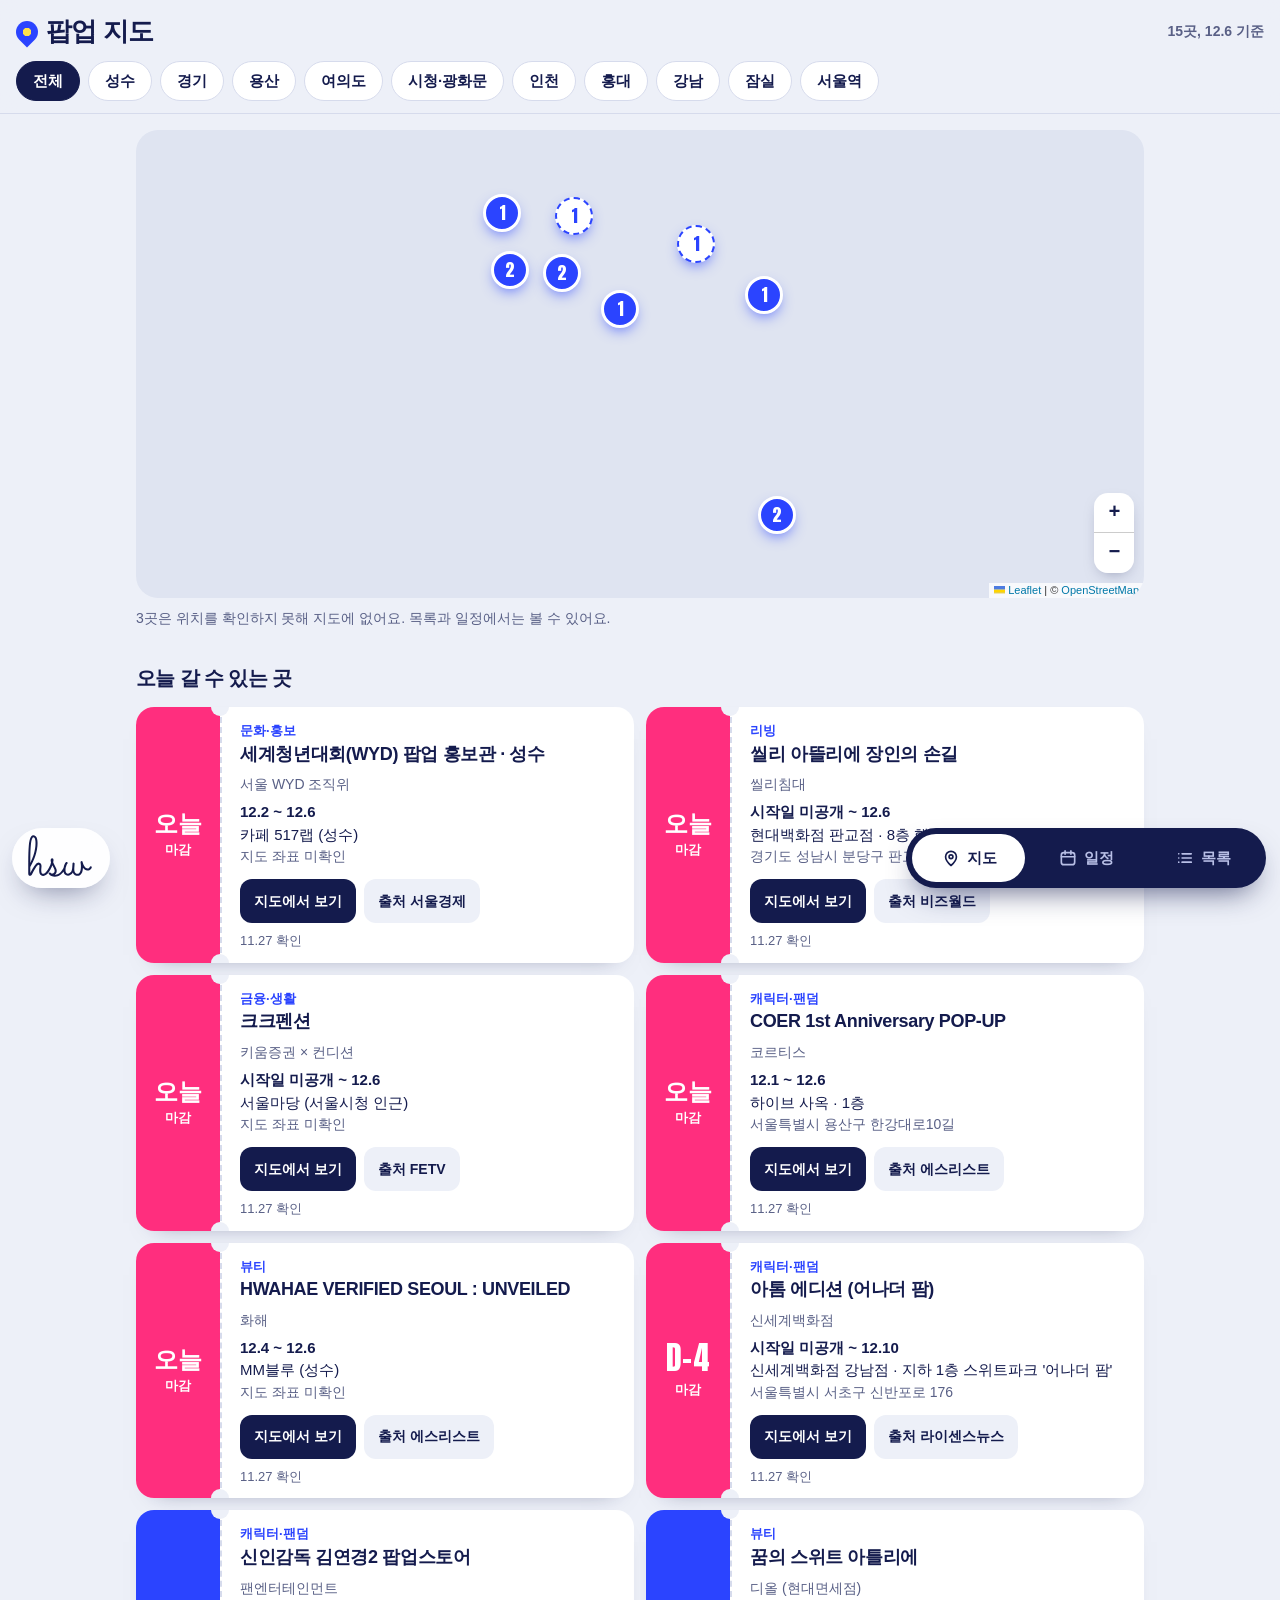
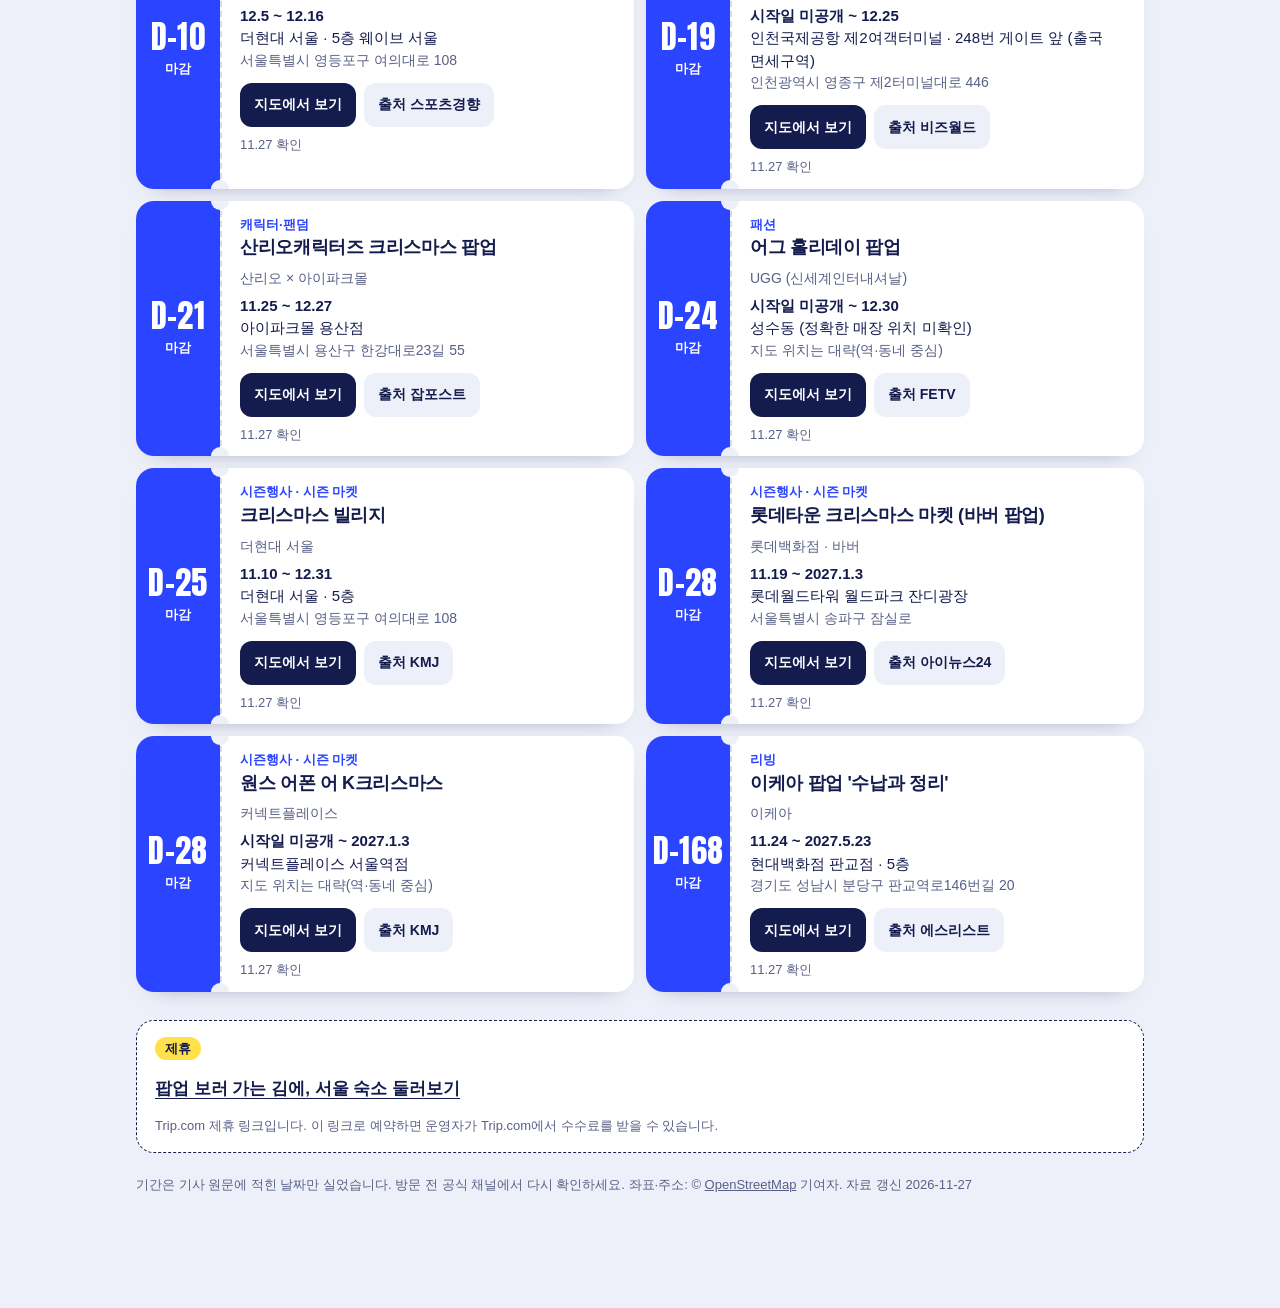
==== commit 1ff81e93: "data: popup-map 2026-11-27 (24)" ====
--- a/popup-map/index.html
+++ b/popup-map/index.html
@@ -54,6 +54,7 @@
       기간은 기사 원문에 적힌 날짜만 실었습니다. 방문 전 공식 채널에서 다시 확인하세요.
       좌표·주소: © <a href="https://www.openstreetmap.org/copyright" target="_blank" rel="noopener">OpenStreetMap</a> 기여자.
       <span id="built"></span>
+      
     </footer>
   </main>
 
